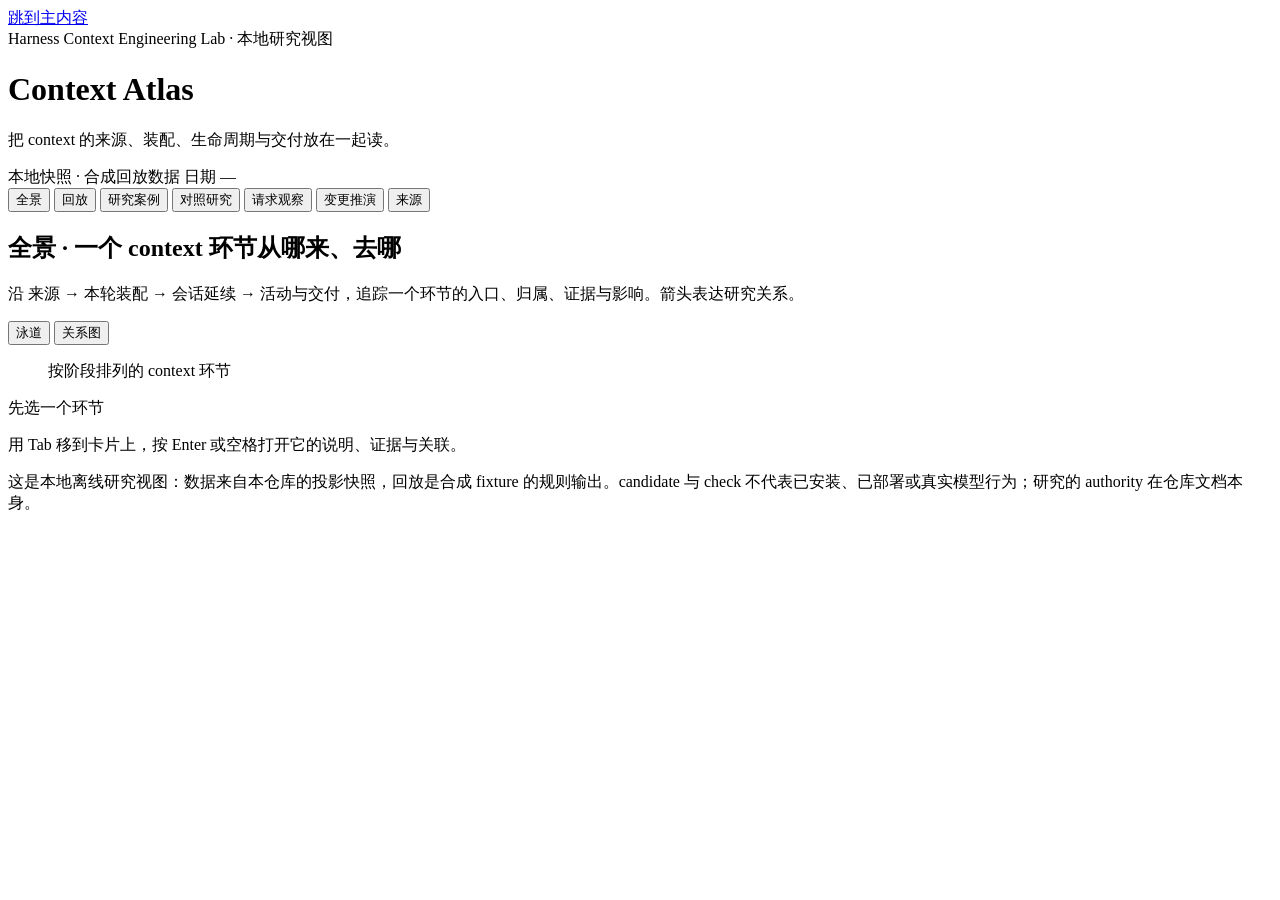
==== workbench/index.html @ 563b1625 "preserve partial context evidence in portable comparisons" ====
<!doctype html>
<html lang="zh-Hans">
<head>
<meta charset="utf-8">
<meta name="viewport" content="width=device-width, initial-scale=1">
<meta name="color-scheme" content="light">
<title>Context Atlas · Harness Context Engineering Lab</title>
<link rel="icon" href="data:,">
<!-- ATLAS_STYLE -->
</head>
<body>
<a class="skip-link" href="#atlas-main">跳到主内容</a>

<header class="masthead" id="atlas-masthead">
  <div class="masthead__rule" aria-hidden="true"></div>
  <div class="masthead__row">
    <div class="masthead__brand">
      <span class="masthead__kicker">Harness Context Engineering Lab · 本地研究视图</span>
      <h1 class="masthead__title" id="atlas-title">Context Atlas</h1>
      <p class="masthead__sub" id="atlas-intro">把 context 的来源、装配、生命周期与交付放在一起读。</p>
    </div>
    <div class="masthead__meta" id="atlas-meta" aria-label="数据快照信息">
      <span class="chip chip--snapshot" id="atlas-snapshot-chip">本地快照 · 合成回放数据</span>
      <span class="chip" id="atlas-date-chip">日期 —</span>
    </div>
  </div>
  <nav class="tabbar" id="atlas-tabbar" aria-label="视图切换">
    <div class="tabbar__tabs" role="tablist" aria-orientation="horizontal">
      <button class="tab" role="tab" id="tab-overview" data-tab="overview"
              aria-controls="panel-overview" aria-selected="true" tabindex="0">全景</button>
      <button class="tab" role="tab" id="tab-replay" data-tab="replay"
              aria-controls="panel-replay" aria-selected="false" tabindex="-1">回放</button>
      <button class="tab" role="tab" id="tab-case" data-tab="case"
              aria-controls="panel-case" aria-selected="false" tabindex="-1">研究案例</button>
      <button class="tab" role="tab" id="tab-study" data-tab="study"
              aria-controls="panel-study" aria-selected="false" tabindex="-1">对照研究</button>
      <button class="tab" role="tab" id="tab-observation" data-tab="observation"
              aria-controls="panel-observation" aria-selected="false" tabindex="-1">请求观察</button>
      <button class="tab" role="tab" id="tab-change" data-tab="change"
              aria-controls="panel-change" aria-selected="false" tabindex="-1">变更推演</button>
      <button class="tab" role="tab" id="tab-sources" data-tab="sources"
              aria-controls="panel-sources" aria-selected="false" tabindex="-1">来源</button>
    </div>
  </nav>
</header>

<main id="atlas-main" class="atlas-main">

  <!-- ============================= 全景 ============================= -->
  <section class="panel" id="panel-overview" role="tabpanel" aria-labelledby="tab-overview" data-panel="overview" tabindex="-1">
    <div class="panel__head">
      <div class="panel__headtext">
        <h2 class="panel__title">全景 · 一个 context 环节从哪来、去哪</h2>
        <p class="panel__lede">沿 来源 → 本轮装配 → 会话延续 → 活动与交付，追踪一个环节的入口、归属、证据与影响。箭头表达研究关系。</p>
      </div>
      <div class="panel__controls" id="overview-controls">
        <div class="seg" role="group" aria-label="布局">
          <button class="seg__btn" data-ov-layout="lanes" aria-pressed="false">泳道</button>
          <button class="seg__btn" data-ov-layout="graph" aria-pressed="true">关系图</button>
        </div>
      </div>
    </div>
    <div class="overview-grid">
      <figure class="map" id="overview-map" data-region="overview-map" aria-label="context 关系图">
        <figcaption class="map__cap" id="overview-caption">按阶段排列的 context 环节</figcaption>
        <div class="map__canvas" id="overview-canvas"></div>
        <div class="map__legend" id="overview-legend"></div>
      </figure>
      <aside class="inspector" id="overview-inspector" data-region="overview-inspector" aria-live="polite">
        <div class="empty-state" id="overview-empty">
          <p class="empty-state__title">先选一个环节</p>
          <p>用 Tab 移到卡片上，按 Enter 或空格打开它的说明、证据与关联。</p>
        </div>
        <div class="inspector__body" id="overview-detail" hidden></div>
      </aside>
    </div>
  </section>

  <section class="panel" id="panel-case" role="tabpanel" aria-labelledby="tab-case" data-panel="case" tabindex="-1" hidden>
    <div class="panel__head"><div class="panel__headtext">
      <span class="section-kicker">CONTEXT CASE / QUESTION → INPUT → EVIDENCE</span>
      <h2 class="panel__title" id="case-title">把同一个问题带过每个阶段</h2>
      <p class="panel__lede" id="case-question"></p>
    </div><span class="chip">本地结构检查 · 不评判相处质量</span></div>
    <div class="observation-limits" id="case-limits"></div>
    <p id="case-summary" class="study-axis-note" role="status"></p>
    <div id="case-requirements" class="case-requirements"></div>
    <div class="study-workspace">
      <aside><h3 class="subhead">声明的阶段顺序</h3><p class="field__note">标签与排列由研究者提供，不证明真实继承或因果。</p><div id="case-steps" class="study-source-list"></div></aside>
      <section id="case-step-detail" class="observation-raw" aria-live="polite"></section>
    </div>
    <section class="case-checks"><h3 class="subhead">逐项检查 · 仅针对指定 request body 的位置</h3>
      <label class="field"><span class="field__label">检查结果</span><select id="case-filter"><option value="all">全部</option><option value="FAIL">FAIL · 发现不满足</option><option value="NOT_ASSESSED">NOT_ASSESSED · 缺少证据或无法判断</option><option value="PASS">PASS · 此位置满足结构条件</option></select></label>
      <div id="case-checks"></div>
    </section>
    <section class="case-comparisons"><h3 class="subhead">显式比较关系</h3><div id="case-comparisons"></div></section>
    <details id="case-study"><summary>关联的合成研究结果（关联由研究者声明）</summary><pre id="case-study-report"></pre><button class="btn" id="case-open-study" type="button">恢复关联 plan 到对照研究 →</button><p class="field__note">会替换当前未保存的 study 编辑；需要保留时先在对照研究下载 plan。案例本身保持固定。</p></details>
    <section class="study-export"><div><h3 class="subhead">保存、重跑与交接</h3><p>案例包含完整输入快照。下载后可用 run_context_case.py 重跑，再以 build_context_atlas.py --case 重新打开；结果含私人正文时仅留本机。</p></div>
      <div class="study-export-actions"><button class="btn" id="case-save" type="button">下载 case JSON</button><button class="btn" id="case-report-json" type="button">下载 report JSON</button><button class="btn" id="case-report-md" type="button">下载案例 Markdown</button><button class="btn btn--primary" id="case-to-brief" type="button">将完整案例带入 brief →</button></div>
      <p id="case-status" class="field__note" role="status"></p>
    </section>
  </section>

  <!-- ============================= 回放 ============================= -->
  <section class="panel" id="panel-replay" role="tabpanel" aria-labelledby="tab-replay" data-panel="replay" tabindex="-1" hidden>
    <div class="panel__head">
      <div class="panel__headtext">
        <h2 class="panel__title">回放 · 一次自主轮次带进去什么</h2>
        <p class="panel__lede">选择怎样触发、在哪个 session 活动、沿用哪份历史，再检查某次 wake 的完整输入。时间线区分主聊天活跃与单轮执行。以下为离线合成回放。</p>
      </div>
    </div>

    <form class="selectors" id="replay-selectors" aria-label="回放选择器">
      <label class="field">
        <span class="field__label">情境</span>
        <select id="replay-scenario" data-ctl="scenario"></select>
      </label>
      <label class="field">
        <span class="field__label">触发方式</span>
        <select id="replay-policy" data-ctl="policy"></select>
      </label>
      <label class="field">
        <span class="field__label">放置方式</span>
        <select id="replay-placement" data-ctl="placement"></select>
      </label>
      <label class="field">
        <span class="field__label">历史方式</span>
        <select id="replay-mode" data-ctl="mode">
          <option value="same">same · 接着自己的历史</option>
          <option value="fresh">fresh · 每轮换 session</option>
        </select>
      </label>
    </form>

    <p class="replay-note" id="replay-scenario-desc"></p>
    <div class="replay-body" id="replay-body">
      <figure class="timeline" id="replay-timeline" data-region="replay-timeline" aria-label="wake 时间线">
        <figcaption class="map__cap">时间轴 HH:MM:SS。主聊天活跃（chat_active）与一轮仍在执行（turn_busy）是两条独立的带；圆点是实际发生的 wake，方点是跳过或被取消的候选。</figcaption>
        <div class="timeline__lanes" id="timeline-lanes"></div>
        <div class="timeline__axis" id="timeline-axis" aria-hidden="true"></div>
      </figure>

      <div class="replay-split">
        <div class="replay-col">
          <h3 class="subhead">这次发生的 wake <span class="subhead__hint">点一个看当时的输入</span></h3>
          <ol class="wake-list" id="replay-wake-list" data-region="replay-wake-list"></ol>
          <div class="audit" id="replay-audit" data-region="replay-audit"></div>
        </div>
        <div class="replay-col">
          <h3 class="subhead">这一轮带进去什么 <span class="subhead__hint" id="replay-inspect-hint">先选一个 wake</span></h3>
          <div class="inspector__body" id="replay-inspect" data-region="replay-inspect" aria-live="polite"></div>
        </div>
      </div>
    </div>
    <div class="empty-state empty-state--wide" id="replay-empty" hidden></div>
  </section>

  <section class="panel" id="panel-study" role="tabpanel" aria-labelledby="tab-study" data-panel="study" tabindex="-1" hidden>
    <div class="panel__head">
      <div class="panel__headtext">
        <span class="study-kicker">CONTEXT STUDY / A ↔ B</span>
        <h2 class="panel__title">同一段经历，换一种 context 条件</h2>
        <p class="panel__lede">对照当下、旧记忆与经历怎样进入每一轮。先固定问题与来源时间线，再检查改变条件后的实际差异。</p>
      </div>
      <span class="chip">离线合成 · MODEL NOT RUN</span>
    </div>
    <p id="study-case-notice" class="study-axis-note" hidden></p>
    <div class="study-presets" id="study-presets" aria-label="研究起点"></div>
    <div class="study-question">
      <label class="field"><span class="field__label">研究标题</span><input id="study-title" type="text"></label>
      <label class="field"><span class="field__label">研究问题</span><input id="study-question" type="text"></label>
      <label class="field"><span class="field__label">需要保留什么 <span class="field__note">一行一项，声明不代表已验收</span></span><textarea id="study-preserve" rows="3"></textarea></label>
    </div>
    <label class="field study-scenario-field"><span class="field__label">同一份合成材料</span><select id="study-scenario"></select></label>
    <div class="study-configs" id="study-configs"></div>
    <p class="study-axis-note" id="study-axis-note" role="status"></p>
    <div id="study-summaries" class="study-configs"></div>
    <div class="study-workspace">
      <aside class="study-source-index">
        <h3 class="subhead">沿一个来源追踪</h3>
        <label class="field"><span class="field__label">查找来源</span><input type="search" id="study-source-search" placeholder="ID / 类别 / 正文"></label>
        <label class="study-filter"><input type="checkbox" id="study-changed-only"> 只看轨迹不同的来源</label>
        <div id="study-source-list" class="study-source-list" aria-label="来源列表"></div>
      </aside>
      <section class="study-trace" id="study-trace" aria-live="polite" aria-label="来源 A/B 轨迹"></section>
    </div>
    <details class="study-opportunities">
      <summary>机会怎样对齐 · 跳过、延后、合并与未匹配</summary>
      <p>同一 trigger policy 按原始候选 ID 对齐；不同 policy 分列，不能把相邻时间或相同数组下标当作同一次机会。</p>
      <div id="study-opportunity-table" class="study-table-wrap"></div>
    </details>
    <section class="study-export">
      <div>
        <h3 class="subhead">把这次研究带走、重跑或继续</h3>
        <p>JSON 保存完整合成 fixture 和两组条件；Markdown 保留观察与未验层级。重跑使用当前版本的 canonical 引擎，结果不包含引擎源码快照。</p>
        <code class="cmd">python3 scripts/run_context_study.py plan.json --out .cache/context-study</code>
      </div>
      <div class="study-export-actions">
        <button type="button" class="btn btn--primary" id="study-plan-download">下载研究 JSON</button>
        <button type="button" class="btn" id="study-report-download">下载对照 Markdown</button>
        <button type="button" class="btn" id="study-to-brief">带入变更 brief →</button>
      </div>
      <details><summary>恢复保存的研究</summary>
        <p>粘贴研究 JSON。页面只接受与当前投影材料一致的 snapshot；自定义或旧材料请用 CLI 重跑，或用 builder 的 <code>--study</code> 生成对应页面。导入失败会保留当前研究。</p>
        <label class="field"><span class="field__label">研究 plan JSON</span><textarea id="study-import-text" rows="5" spellcheck="false"></textarea></label>
        <button type="button" class="btn" id="study-import">恢复研究</button>
      </details>
      <p id="study-status" role="status" aria-live="polite"></p>
    </section>
  </section>

  <section class="panel" id="panel-observation" role="tabpanel" aria-labelledby="tab-observation" data-panel="observation" tabindex="-1" hidden>
    <div class="panel__head">
      <div class="panel__headtext">
        <span class="study-kicker">REQUEST OBSERVATION / STRUCTURE &amp; EVIDENCE</span>
        <h2 class="panel__title">这一份请求，实际带了什么</h2>
        <p class="panel__lede">保留原始 instructions、messages、tools 与未知字段，对照不同条件下的请求结构。wire format 与 harness 身份分开记录；消息 role 不等于真实来源。</p>
      </div>
      <span class="chip">只读投影 · 不发送请求</span>
    </div>
    <div class="study-configs">
      <label class="field"><span class="field__label">A / 观察基线</span><select id="observation-baseline"></select></label>
      <label class="field"><span class="field__label">B / 对照请求</span><select id="observation-candidate"></select></label>
    </div>
    <div id="observation-identity" class="observation-identity study-configs"></div>
    <div id="observation-summary" class="study-axis-note" role="status"></div>
    <div id="observation-limits" class="observation-limits"></div>
    <div class="study-workspace">
      <aside class="study-source-index">
        <h3 class="subhead">结构差异</h3>
        <label class="field"><span class="field__label">查找 section</span><input type="search" id="observation-search" placeholder="pointer / kind / 原文"></label>
        <label class="study-filter"><input type="checkbox" id="observation-changes-only" checked> 只看变化</label>
        <div id="observation-sections" class="study-source-list" aria-label="请求 section 列表"></div>
      </aside>
      <section id="observation-detail" aria-label="请求 section 原值对照" aria-live="polite"></section>
    </div>
    <details class="observation-raw">
      <summary>原始 request body 与其余 parameters</summary>
      <p>这里保留导入的完整 JSON，包括无法展开的引用与未来字段；并未从服务端取回任何内容。</p>
      <div id="observation-bodies" class="study-configs"></div>
    </details>
    <section class="study-export">
      <div><h3 class="subhead">带走这份观察</h3><p>报告携带原值与导入者声明的条件；如果你投影了私人 capture，这个页面和导出文件也含私人正文，应保留在本机。</p></div>
      <div class="study-export-actions">
        <button type="button" class="btn btn--primary" id="observation-download-json">下载 comparison JSON</button>
        <button type="button" class="btn" id="observation-download-markdown">下载观察 Markdown</button>
        <button type="button" class="btn" id="observation-to-brief">带入变更 brief →</button>
      </div>
      <p id="observation-status" role="status" aria-live="polite"></p>
    </section>
  </section>

  <!-- ============================= 变更推演 ============================= -->
  <section class="panel" id="panel-change" role="tabpanel" aria-labelledby="tab-change" data-panel="change" tabindex="-1" hidden>
    <div class="panel__head">
      <div class="panel__headtext">
        <h2 class="panel__title">变更推演 · 想改之前先想清楚要验什么</h2>
        <p class="panel__lede">从一个改动意图出发，整理涉及的环节、验证命令与交接问题，导出可以带回原 runtime 的 change brief。命令仅展示；目标版本不生成兼容性判定。</p>
      </div>
    </div>

    <div class="baseline" id="change-baseline" data-region="change-baseline" aria-label="当前证据基线"></div>
    <div id="study-brief-attachment" class="study-attachment" hidden></div>
    <div id="case-brief-attachment" class="study-attachment" hidden></div>
    <div id="observation-brief-attachment" class="study-attachment" hidden></div>

    <div class="drill-grid">
      <div class="drill-col">
        <section class="pick" id="change-intents" data-region="change-intents" aria-labelledby="change-intents-h">
          <h3 class="pick__legend" id="change-intents-h">1 · 改动意图</h3>
          <p class="pick__note">点一个意图会替换下面的选择；之后可以再手动增减环节。</p>
          <div class="pick__items pick__items--intents" id="change-intent-items"></div>
        </section>
        <section class="pick" id="change-capabilities" data-region="change-capabilities" aria-labelledby="change-caps-h">
          <h3 class="pick__legend" id="change-caps-h">2 · 涉及的环节 <span class="pick__legend-hint" id="change-mode-hint">（当前：预设）</span></h3>
          <div class="pick__items" id="change-capability-items"></div>
        </section>
      </div>
      <div class="drill-col">
        <h3 class="subhead">要验什么 <span class="subhead__hint" id="change-summary-hint">还没选</span></h3>
        <div class="drill-output" id="change-output" data-region="change-output"></div>
      </div>
    </div>

    <section class="brief" id="change-brief" data-region="change-brief">
      <h3 class="subhead">导出 change brief</h3>
      <div class="brief__form">
        <label class="field">
          <span class="field__label">brief 标题</span>
          <input type="text" id="brief-title" value="Context change brief" spellcheck="false">
        </label>
        <label class="field">
          <span class="field__label">目标版本 <span class="field__note">（你填的意图版本，不是已验证版本）</span></span>
          <input type="text" id="brief-target-version" placeholder="例如 2.1.289" spellcheck="false">
        </label>
        <p class="brief__caveat">这里填的版本只当作要改的目标，不代表已经装过、验过。brief 不产生部署或兼容性结论。</p>
        <div class="brief__actions">
          <button type="button" class="btn btn--primary" id="brief-download" data-action="download-brief" disabled>下载 Markdown brief</button>
          <span class="brief__status" id="brief-status" role="status" aria-live="polite">先选择要改的范围</span>
        </div>
      </div>
      <pre class="brief__preview" id="brief-preview" aria-label="brief 预览"></pre>
    </section>
  </section>

  <!-- ============================= 来源 ============================= -->
  <section class="panel" id="panel-sources" role="tabpanel" aria-labelledby="tab-sources" data-panel="sources" tabindex="-1" hidden>
    <div class="panel__head">
      <div class="panel__headtext">
        <h2 class="panel__title">来源 · 读过哪些上游，读到什么程度</h2>
        <p class="panel__lede">这是本仓库 catalog 的只读记录：每个上游的 revision、观察日期、角色和阅读范围。新 tip 只表示“已 fetch”，不等于已读完或已兼容。这个页面不会去查上游。</p>
      </div>
      <div class="panel__controls">
        <label class="search">
          <span class="search__label">搜索</span>
          <input type="search" id="sources-search" data-ctl="source-search"
                 placeholder="repo / 角色 / revision" autocomplete="off" spellcheck="false">
        </label>
      </div>
    </div>
    <div class="sources-body">
      <div class="sources-table-wrap">
        <table class="sources-table" id="sources-table" data-region="sources-table">
          <thead>
            <tr>
              <th scope="col">repo</th>
              <th scope="col">revision / 观察日期</th>
              <th scope="col">角色</th>
              <th scope="col">阅读范围</th>
              <th scope="col">runtime 验证</th>
              <th scope="col">新 tip</th>
            </tr>
          </thead>
          <tbody id="sources-tbody"></tbody>
        </table>
        <div class="empty-state empty-state--wide" id="sources-empty" hidden>
          <p class="empty-state__title">没有匹配的来源</p>
          <p>换个 repo 名、角色关键词或 revision 前缀试试；清空搜索框可看全部。</p>
        </div>
      </div>
      <aside class="official" id="sources-official" data-region="sources-official">
        <h3 class="subhead">官方参考链接</h3>
        <ul class="official__list" id="official-list"></ul>
      </aside>
    </div>
  </section>

</main>

<footer class="atlas-foot">
  <p>这是本地离线研究视图：数据来自本仓库的投影快照，回放是合成 fixture 的规则输出。candidate 与 check 不代表已安装、已部署或真实模型行为；研究的 authority 在仓库文档本身。</p>
</footer>

<!-- ATLAS_DATA -->
<!-- ATLAS_STUDY_SCRIPT -->
<!-- ATLAS_OBSERVATION_SCRIPT -->
<!-- ATLAS_CASE_SCRIPT -->
<!-- ATLAS_SCRIPT -->
</body>
</html>
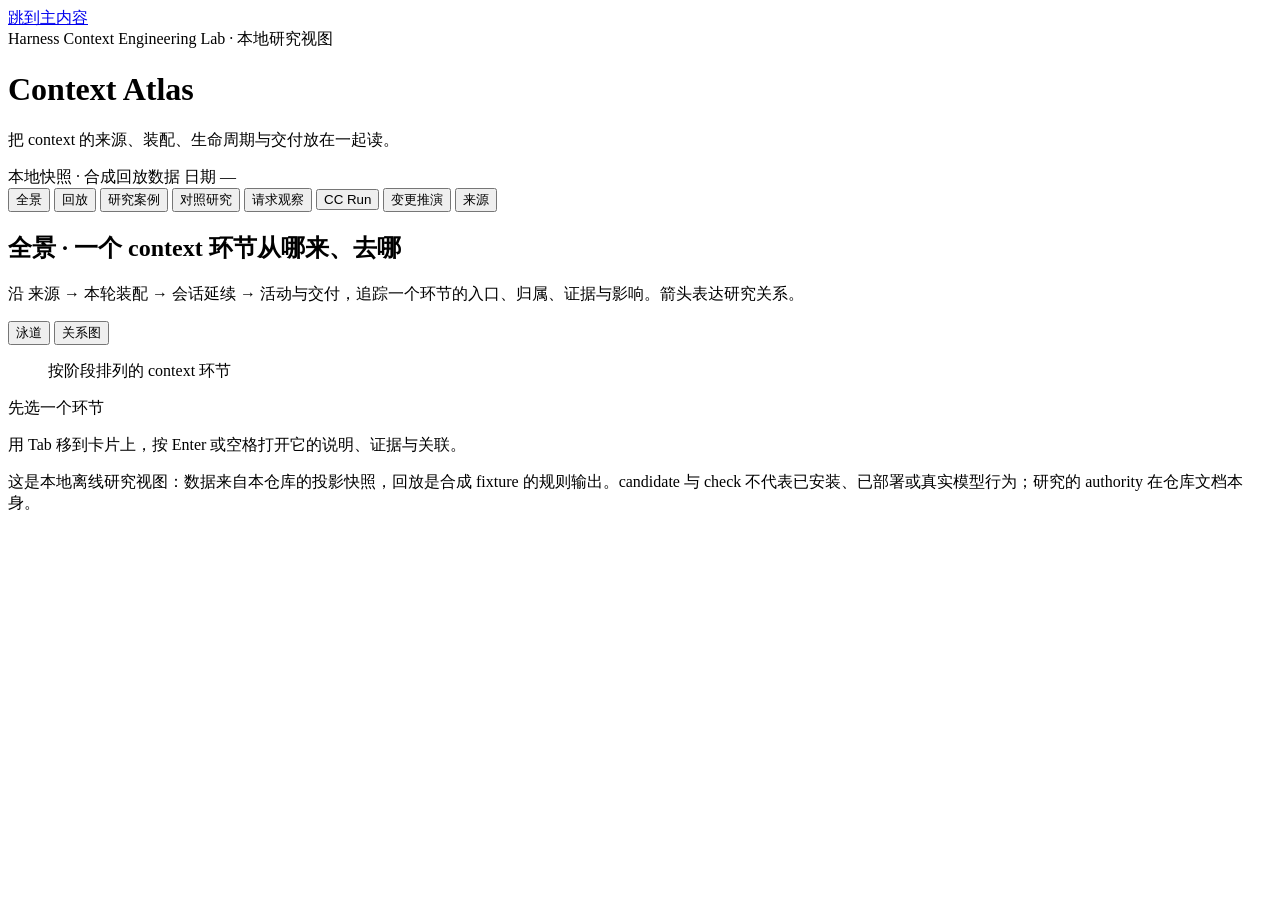
==== commit efc88d2b: "add explicit CC run imports and selective Atlas comparisons" ====
--- a/workbench/index.html
+++ b/workbench/index.html
@@ -36,6 +36,8 @@
               aria-controls="panel-study" aria-selected="false" tabindex="-1">对照研究</button>
       <button class="tab" role="tab" id="tab-observation" data-tab="observation"
               aria-controls="panel-observation" aria-selected="false" tabindex="-1">请求观察</button>
+      <button class="tab" role="tab" id="tab-run" data-tab="run"
+              aria-controls="panel-run" aria-selected="false" tabindex="-1">CC Run</button>
       <button class="tab" role="tab" id="tab-change" data-tab="change"
               aria-controls="panel-change" aria-selected="false" tabindex="-1">变更推演</button>
       <button class="tab" role="tab" id="tab-sources" data-tab="sources"
@@ -242,11 +244,29 @@
     <section class="study-export">
       <div><h3 class="subhead">带走这份观察</h3><p>报告携带原值与导入者声明的条件；如果你投影了私人 capture，这个页面和导出文件也含私人正文，应保留在本机。</p></div>
       <div class="study-export-actions">
-        <button type="button" class="btn btn--primary" id="observation-download-json">下载 comparison JSON</button>
+        <button type="button" class="btn btn--primary" id="observation-download-json">下载观察 JSON</button>
         <button type="button" class="btn" id="observation-download-markdown">下载观察 Markdown</button>
         <button type="button" class="btn" id="observation-to-brief">带入变更 brief →</button>
       </div>
       <p id="observation-status" role="status" aria-live="polite"></p>
+    </section>
+  </section>
+
+  <section class="panel" id="panel-run" role="tabpanel" aria-labelledby="tab-run" data-panel="run" tabindex="-1" hidden>
+    <div class="panel__head"><div class="panel__headtext">
+      <span class="section-kicker">CC RUN / EXPLICIT LOCAL EVIDENCE</span>
+      <h2 class="panel__title">一次运行，逐份核对请求与关联</h2>
+      <p class="panel__lede">按选定材料记录的 session / process / agent 查看。列表顺序只沿材料排列；关联、实际时序与 provider 交付分别判断。</p>
+    </div><span class="chip">本地材料 · 不启动 CC</span></div>
+    <p id="run-summary" class="study-axis-note" role="status"></p>
+    <details><summary>声明的 runtime / fingerprint 与观察条件</summary><pre id="run-fingerprint" class="observation-raw"></pre></details>
+    <div class="study-workspace">
+      <aside><h3 class="subhead">选定的 request artifacts</h3><div id="run-requests" class="study-source-list"></div></aside>
+      <section id="run-detail" class="observation-raw" aria-live="polite"></section>
+    </div>
+    <section class="study-export"><div><h3 class="subhead">固定材料与证据边界</h3><p>Snapshot 包含 sidecar、所选 captures 与关联缺口。请求观察导出也携带 run caveats；真实材料仅留本机。</p></div>
+      <div class="study-export-actions"><button id="run-download" type="button" class="btn">下载 run snapshot</button><button id="run-to-brief" type="button" class="btn btn--primary">将 run 带入 brief →</button></div>
+      <p id="run-status" class="field__note" role="status"></p>
     </section>
   </section>
 
@@ -354,6 +374,7 @@
 <!-- ATLAS_DATA -->
 <!-- ATLAS_STUDY_SCRIPT -->
 <!-- ATLAS_OBSERVATION_SCRIPT -->
+<!-- ATLAS_RUN_SCRIPT -->
 <!-- ATLAS_CASE_SCRIPT -->
 <!-- ATLAS_SCRIPT -->
 </body>
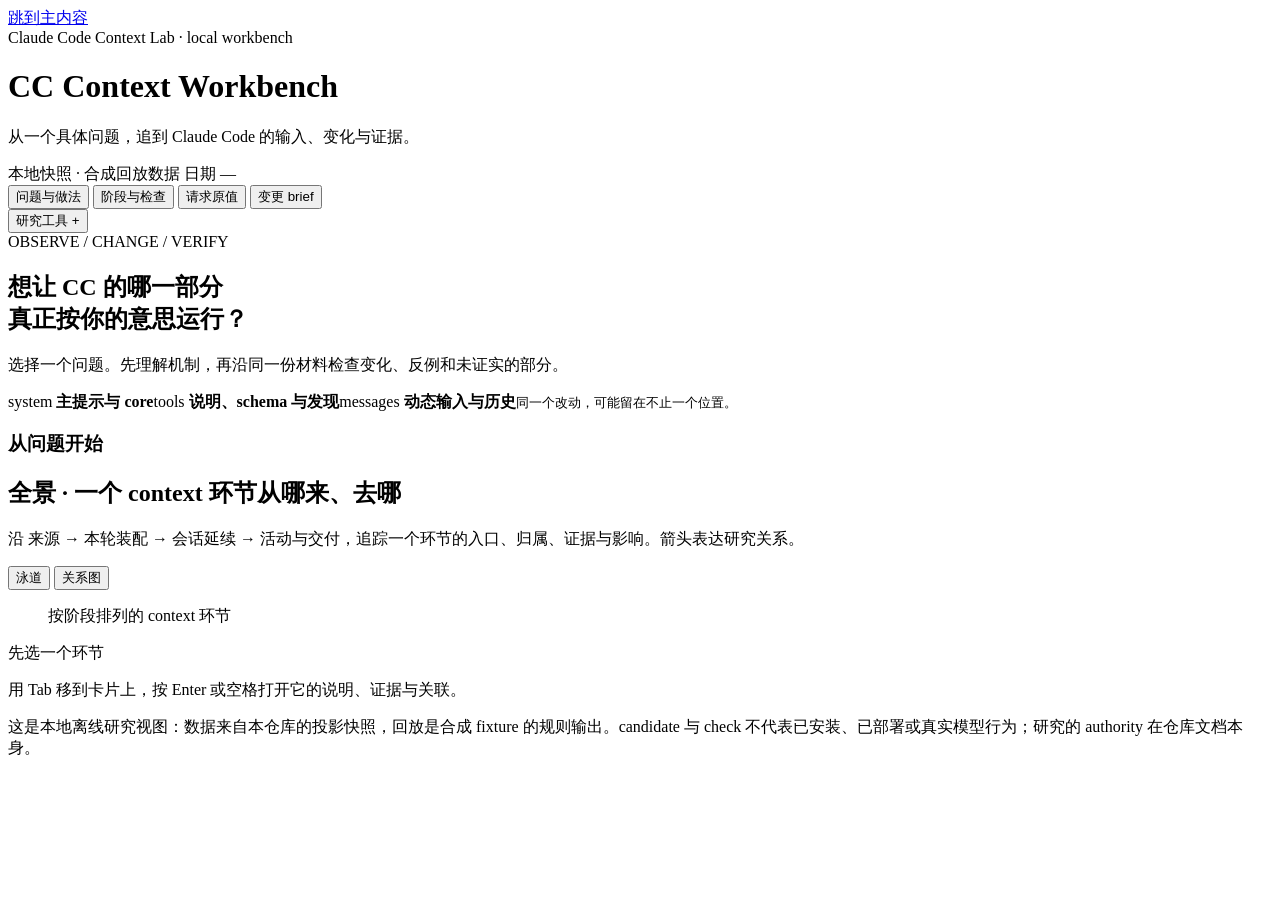
==== commit c3eb1d75: "shape CC-only handbook and recipe workbench" ====
--- a/workbench/index.html
+++ b/workbench/index.html
@@ -4,7 +4,7 @@
 <meta charset="utf-8">
 <meta name="viewport" content="width=device-width, initial-scale=1">
 <meta name="color-scheme" content="light">
-<title>Context Atlas · Harness Context Engineering Lab</title>
+<title>CC Context Workbench · Claude Code Context Lab</title>
 <link rel="icon" href="data:,">
 <!-- ATLAS_STYLE -->
 </head>
@@ -15,9 +15,9 @@
   <div class="masthead__rule" aria-hidden="true"></div>
   <div class="masthead__row">
     <div class="masthead__brand">
-      <span class="masthead__kicker">Harness Context Engineering Lab · 本地研究视图</span>
-      <h1 class="masthead__title" id="atlas-title">Context Atlas</h1>
-      <p class="masthead__sub" id="atlas-intro">把 context 的来源、装配、生命周期与交付放在一起读。</p>
+      <span class="masthead__kicker">Claude Code Context Lab · local workbench</span>
+      <h1 class="masthead__title" id="atlas-title">CC Context Workbench</h1>
+      <p class="masthead__sub" id="atlas-intro">从一个具体问题，追到 Claude Code 的输入、变化与证据。</p>
     </div>
     <div class="masthead__meta" id="atlas-meta" aria-label="数据快照信息">
       <span class="chip chip--snapshot" id="atlas-snapshot-chip">本地快照 · 合成回放数据</span>
@@ -25,28 +25,29 @@
     </div>
   </div>
   <nav class="tabbar" id="atlas-tabbar" aria-label="视图切换">
-    <div class="tabbar__tabs" role="tablist" aria-orientation="horizontal">
-      <button class="tab" role="tab" id="tab-overview" data-tab="overview"
-              aria-controls="panel-overview" aria-selected="true" tabindex="0">全景</button>
-      <button class="tab" role="tab" id="tab-replay" data-tab="replay"
-              aria-controls="panel-replay" aria-selected="false" tabindex="-1">回放</button>
-      <button class="tab" role="tab" id="tab-case" data-tab="case"
-              aria-controls="panel-case" aria-selected="false" tabindex="-1">研究案例</button>
-      <button class="tab" role="tab" id="tab-study" data-tab="study"
-              aria-controls="panel-study" aria-selected="false" tabindex="-1">对照研究</button>
-      <button class="tab" role="tab" id="tab-observation" data-tab="observation"
-              aria-controls="panel-observation" aria-selected="false" tabindex="-1">请求观察</button>
-      <button class="tab" role="tab" id="tab-run" data-tab="run"
-              aria-controls="panel-run" aria-selected="false" tabindex="-1">CC Run</button>
-      <button class="tab" role="tab" id="tab-change" data-tab="change"
-              aria-controls="panel-change" aria-selected="false" tabindex="-1">变更推演</button>
-      <button class="tab" role="tab" id="tab-sources" data-tab="sources"
-              aria-controls="panel-sources" aria-selected="false" tabindex="-1">来源</button>
-    </div>
+    <div class="tabbar__tabs" role="tablist" aria-label="问题工作流" aria-orientation="horizontal">
+      <button class="tab" role="tab" id="tab-home" data-tab="home" aria-controls="panel-home" aria-selected="true" tabindex="0">问题与做法</button>
+      <button class="tab" role="tab" id="tab-case" data-tab="case" aria-controls="panel-case" aria-selected="false" tabindex="-1">阶段与检查</button>
+      <button class="tab" role="tab" id="tab-observation" data-tab="observation" aria-controls="panel-observation" aria-selected="false" tabindex="-1">请求原值</button>
+      <button class="tab" role="tab" id="tab-change" data-tab="change" aria-controls="panel-change" aria-selected="false" tabindex="-1">变更 brief</button>
+      <span class="tabbar__secondary" id="atlas-research-tabs" hidden>
+        <button class="tab" role="tab" id="tab-run" data-tab="run" aria-controls="panel-run" aria-selected="false" tabindex="-1">CC Run</button>
+        <button class="tab" role="tab" id="tab-study" data-tab="study" aria-controls="panel-study" aria-selected="false" tabindex="-1">对照研究</button>
+        <button class="tab" role="tab" id="tab-replay" data-tab="replay" aria-controls="panel-replay" aria-selected="false" tabindex="-1">自主轮次回放</button>
+        <button class="tab" role="tab" id="tab-overview" data-tab="overview" aria-controls="panel-overview" aria-selected="false" tabindex="-1">机制全景</button>
+        <button class="tab" role="tab" id="tab-sources" data-tab="sources" aria-controls="panel-sources" aria-selected="false" tabindex="-1">来源</button>
+      </span>
+    </div>
+    <button type="button" id="atlas-tools-toggle" class="tools-toggle" aria-controls="atlas-research-tabs" aria-expanded="false">研究工具 +</button>
   </nav>
 </header>
 
 <main id="atlas-main" class="atlas-main">
+  <div id="journey-context" class="journey-context" hidden aria-live="polite"></div>
+  <section class="panel" id="panel-home" role="tabpanel" aria-labelledby="tab-home" data-panel="home" tabindex="-1">
+    <div class="journey-heading"><div><span class="section-kicker">OBSERVE / CHANGE / VERIFY</span><h2>想让 CC 的哪一部分<br>真正按你的意思运行？</h2><p>选择一个问题。先理解机制，再沿同一份材料检查变化、反例和未证实的部分。</p></div><div class="context-stack" aria-label="观察的三个输入面"><span>system <b>主提示与 core</b></span><span>tools <b>说明、schema 与发现</b></span><span>messages <b>动态输入与历史</b></span><small>同一个改动，可能留在不止一个位置。</small></div></div>
+    <div class="journey-workspace"><aside><h3 class="subhead">从问题开始</h3><div id="journey-recipes" class="journey-recipes"></div><button type="button" id="journey-loaded" class="btn" hidden>回到我带入的材料</button><div class="journey-reading" id="journey-reading"></div></aside><article id="journey-detail" class="journey-detail" aria-live="polite"></article></div>
+  </section>
 
   <!-- ============================= 全景 ============================= -->
   <section class="panel" id="panel-overview" role="tabpanel" aria-labelledby="tab-overview" data-panel="overview" tabindex="-1">
@@ -376,6 +377,7 @@
 <!-- ATLAS_OBSERVATION_SCRIPT -->
 <!-- ATLAS_RUN_SCRIPT -->
 <!-- ATLAS_CASE_SCRIPT -->
+<!-- ATLAS_JOURNEY_SCRIPT -->
 <!-- ATLAS_SCRIPT -->
 </body>
 </html>
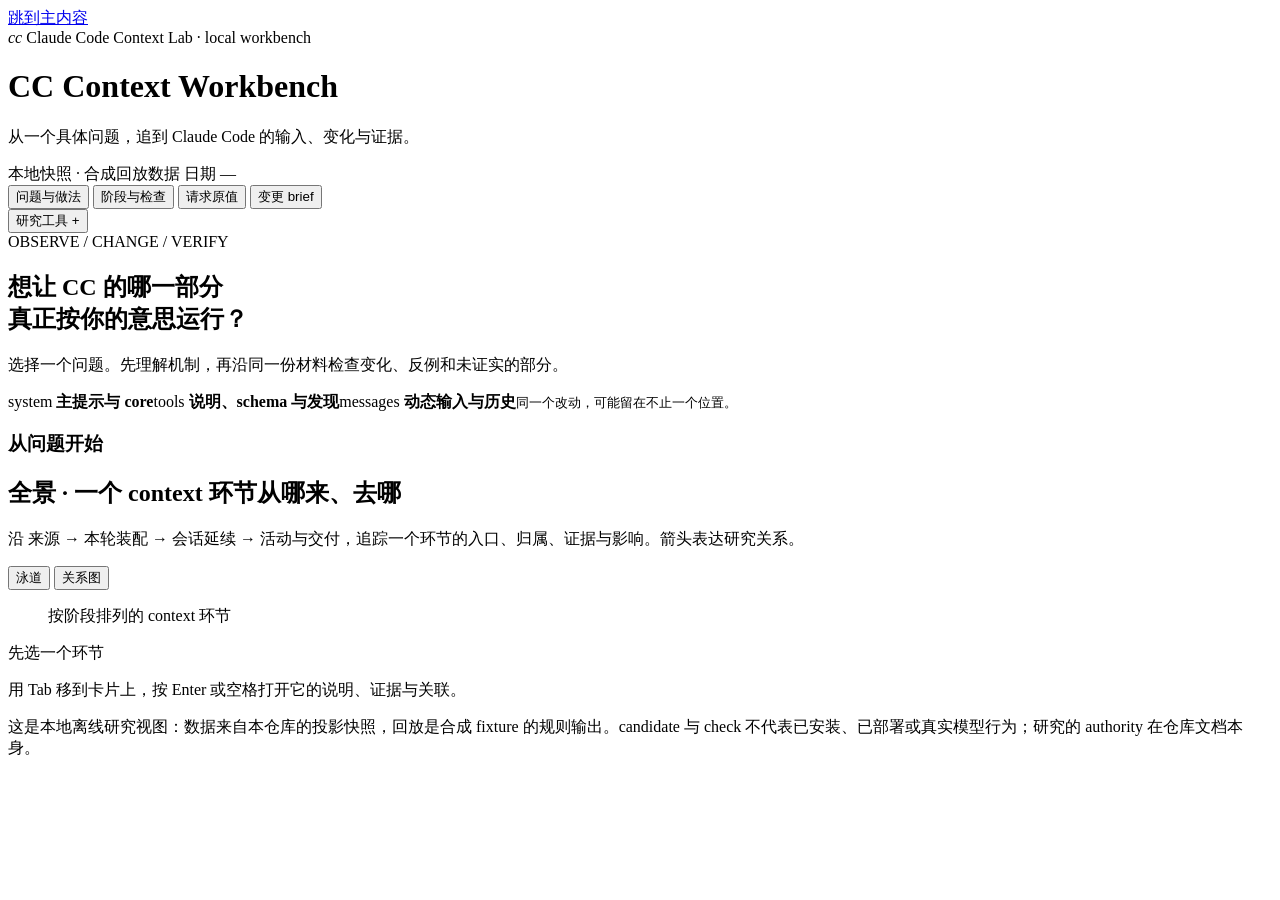
==== commit bb500b85: "refine workbench with quiet paper styling" ====
--- a/workbench/index.html
+++ b/workbench/index.html
@@ -15,6 +15,7 @@
   <div class="masthead__rule" aria-hidden="true"></div>
   <div class="masthead__row">
     <div class="masthead__brand">
+      <span class="masthead__mark" aria-hidden="true"><i>c</i><i>c</i></span>
       <span class="masthead__kicker">Claude Code Context Lab · local workbench</span>
       <h1 class="masthead__title" id="atlas-title">CC Context Workbench</h1>
       <p class="masthead__sub" id="atlas-intro">从一个具体问题，追到 Claude Code 的输入、变化与证据。</p>
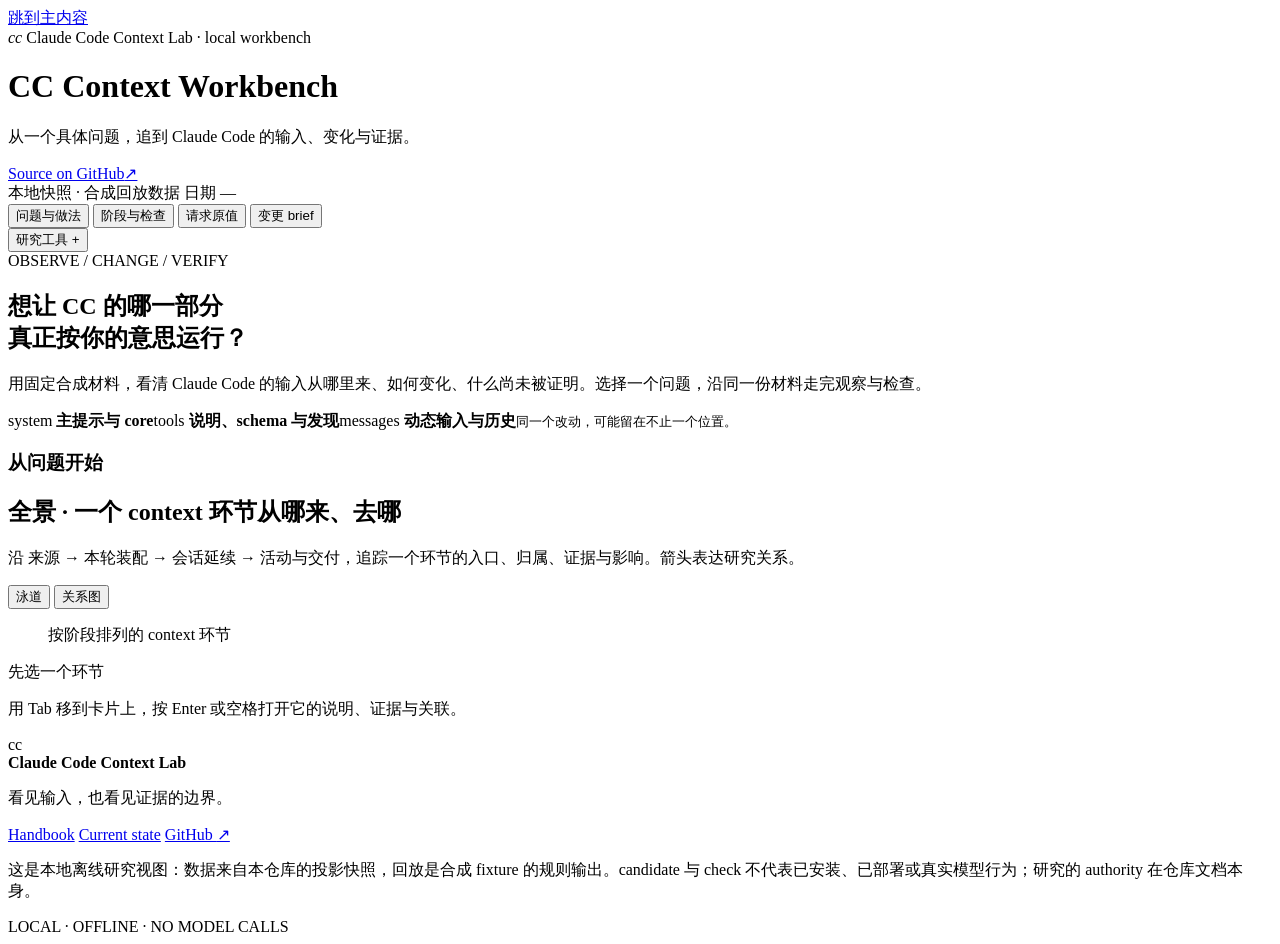
==== commit 17f19302: "clarify workbench public frame" ====
--- a/workbench/index.html
+++ b/workbench/index.html
@@ -20,9 +20,12 @@
       <h1 class="masthead__title" id="atlas-title">CC Context Workbench</h1>
       <p class="masthead__sub" id="atlas-intro">从一个具体问题，追到 Claude Code 的输入、变化与证据。</p>
     </div>
-    <div class="masthead__meta" id="atlas-meta" aria-label="数据快照信息">
-      <span class="chip chip--snapshot" id="atlas-snapshot-chip">本地快照 · 合成回放数据</span>
-      <span class="chip" id="atlas-date-chip">日期 —</span>
+    <div class="masthead__utility">
+      <a class="repo-link" href="https://github.com/IndelibleVivi/cc-context-lab" target="_blank" rel="noopener noreferrer"><span>Source on GitHub</span><span aria-hidden="true">↗</span></a>
+      <div class="masthead__meta" id="atlas-meta" aria-label="数据快照信息">
+        <span class="chip chip--snapshot" id="atlas-snapshot-chip">本地快照 · 合成回放数据</span>
+        <span class="chip" id="atlas-date-chip">日期 —</span>
+      </div>
     </div>
   </div>
   <nav class="tabbar" id="atlas-tabbar" aria-label="视图切换">
@@ -46,7 +49,7 @@
 <main id="atlas-main" class="atlas-main">
   <div id="journey-context" class="journey-context" hidden aria-live="polite"></div>
   <section class="panel" id="panel-home" role="tabpanel" aria-labelledby="tab-home" data-panel="home" tabindex="-1">
-    <div class="journey-heading"><div><span class="section-kicker">OBSERVE / CHANGE / VERIFY</span><h2>想让 CC 的哪一部分<br>真正按你的意思运行？</h2><p>选择一个问题。先理解机制，再沿同一份材料检查变化、反例和未证实的部分。</p></div><div class="context-stack" aria-label="观察的三个输入面"><span>system <b>主提示与 core</b></span><span>tools <b>说明、schema 与发现</b></span><span>messages <b>动态输入与历史</b></span><small>同一个改动，可能留在不止一个位置。</small></div></div>
+    <div class="journey-heading"><div><span class="section-kicker">OBSERVE / CHANGE / VERIFY</span><h2>想让 CC 的哪一部分<br>真正按你的意思运行？</h2><p>用固定合成材料，看清 Claude Code 的输入从哪里来、如何变化、什么尚未被证明。选择一个问题，沿同一份材料走完观察与检查。</p></div><div class="context-stack" aria-label="观察的三个输入面"><span>system <b>主提示与 core</b></span><span>tools <b>说明、schema 与发现</b></span><span>messages <b>动态输入与历史</b></span><small>同一个改动，可能留在不止一个位置。</small></div></div>
     <div class="journey-workspace"><aside><h3 class="subhead">从问题开始</h3><div id="journey-recipes" class="journey-recipes"></div><button type="button" id="journey-loaded" class="btn" hidden>回到我带入的材料</button><div class="journey-reading" id="journey-reading"></div></aside><article id="journey-detail" class="journey-detail" aria-live="polite"></article></div>
   </section>
 
@@ -370,7 +373,21 @@
 </main>
 
 <footer class="atlas-foot">
-  <p>这是本地离线研究视图：数据来自本仓库的投影快照，回放是合成 fixture 的规则输出。candidate 与 check 不代表已安装、已部署或真实模型行为；研究的 authority 在仓库文档本身。</p>
+  <div class="atlas-foot__top">
+    <div class="atlas-foot__identity">
+      <span class="atlas-foot__sig" aria-hidden="true">cc</span>
+      <div><strong>Claude Code Context Lab</strong><p>看见输入，也看见证据的边界。</p></div>
+    </div>
+    <nav class="atlas-foot__links" aria-label="项目与文档">
+      <a href="../../docs/handbook/index.md">Handbook</a>
+      <a href="../../docs/current-state.md">Current state</a>
+      <a href="https://github.com/IndelibleVivi/cc-context-lab" target="_blank" rel="noopener noreferrer">GitHub <span aria-hidden="true">↗</span></a>
+    </nav>
+  </div>
+  <div class="atlas-foot__bottom">
+    <p>这是本地离线研究视图：数据来自本仓库的投影快照，回放是合成 fixture 的规则输出。candidate 与 check 不代表已安装、已部署或真实模型行为；研究的 authority 在仓库文档本身。</p>
+    <span>LOCAL · OFFLINE · NO MODEL CALLS</span>
+  </div>
 </footer>
 
 <!-- ATLAS_DATA -->
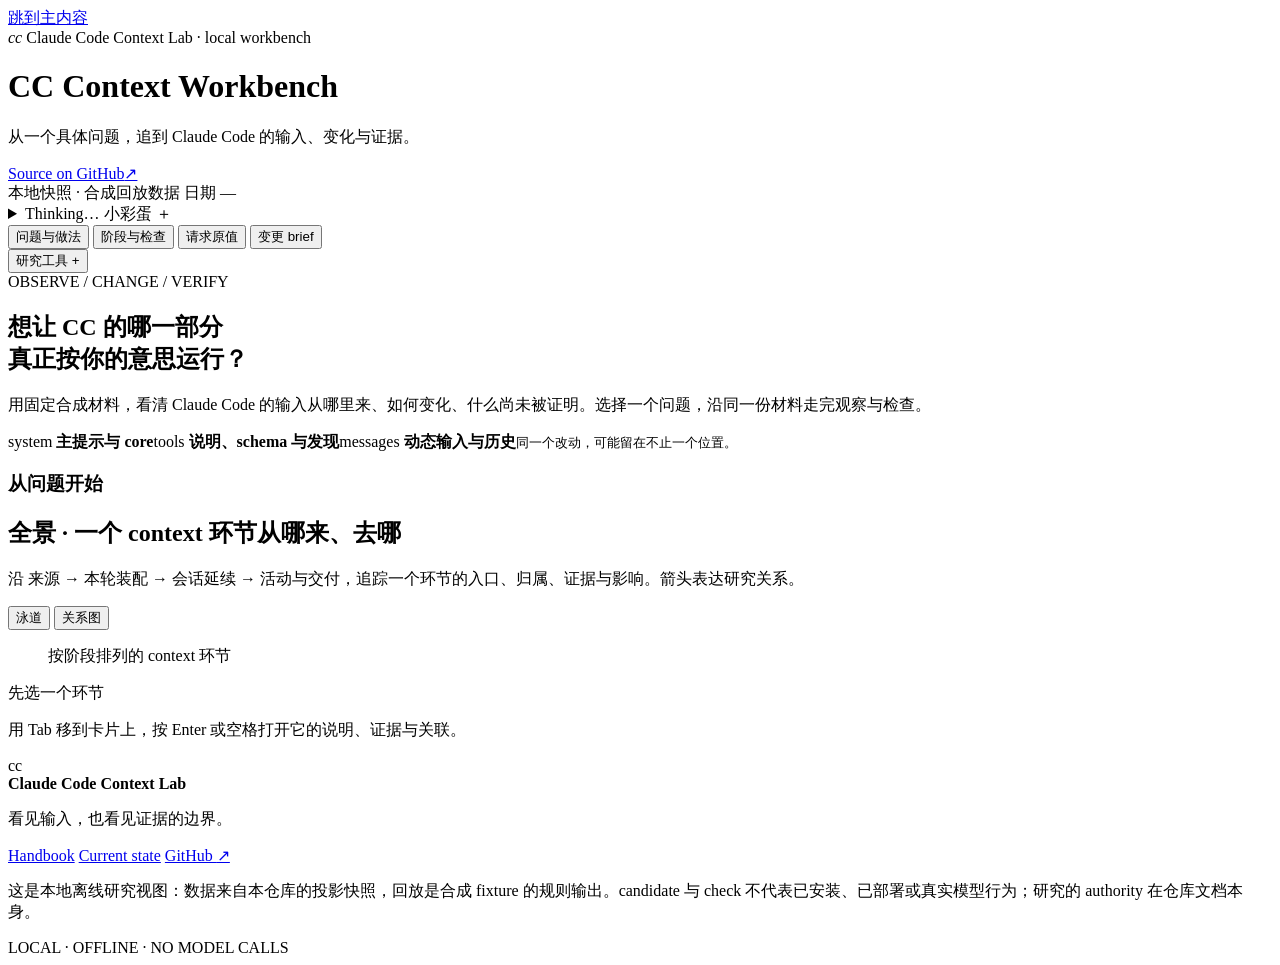
==== commit 34bc41ae: "add reusable spinner easter egg and offline sharing kit" ====
--- a/workbench/index.html
+++ b/workbench/index.html
@@ -7,6 +7,7 @@
 <title>CC Context Workbench · Claude Code Context Lab</title>
 <link rel="icon" href="data:,">
 <!-- ATLAS_STYLE -->
+<!-- ATLAS_SPINNER_STYLE -->
 </head>
 <body>
 <a class="skip-link" href="#atlas-main">跳到主内容</a>
@@ -26,6 +27,24 @@
         <span class="chip chip--snapshot" id="atlas-snapshot-chip">本地快照 · 合成回放数据</span>
         <span class="chip" id="atlas-date-chip">日期 —</span>
       </div>
+      <details class="spinner-egg" data-cc-spinner>
+        <summary aria-label="While Claude Works · 打开星星彩蛋">
+          <span class="cc-spinner-glyph" data-spinner-glyph aria-hidden="true"></span>
+          <span class="spinner-egg__word" data-spinner-word aria-live="polite">Thinking…</span>
+          <span class="spinner-egg__hint">小彩蛋 <span aria-hidden="true">＋</span></span>
+        </summary>
+        <div class="spinner-egg__body">
+          <p class="spinner-egg__title">While Claude Works</p>
+          <p>187 个等待词，和一颗忙着开花的小星星。</p>
+          <div class="spinner-egg__controls">
+            <button type="button" data-spinner-next>再抽一个</button>
+            <button type="button" data-spinner-pause data-label-pause="暂停动画" data-label-resume="继续动画" aria-pressed="false">暂停动画</button>
+          </div>
+          <a href="<!-- ATLAS_SPINNER_PAGE -->">带走这颗星星 <span aria-hidden="true">↗</span></a>
+          <a href="<!-- ATLAS_SPINNER_REFERENCE -->">词表与前端复用 reference <span aria-hidden="true">↗</span></a>
+          <small>CC 2.1.322 · 词表与动画展示</small>
+        </div>
+      </details>
     </div>
   </div>
   <nav class="tabbar" id="atlas-tabbar" aria-label="视图切换">
@@ -391,6 +410,8 @@
 </footer>
 
 <!-- ATLAS_DATA -->
+<!-- ATLAS_SPINNER_DATA -->
+<!-- ATLAS_SPINNER_SCRIPT -->
 <!-- ATLAS_STUDY_SCRIPT -->
 <!-- ATLAS_OBSERVATION_SCRIPT -->
 <!-- ATLAS_RUN_SCRIPT -->
